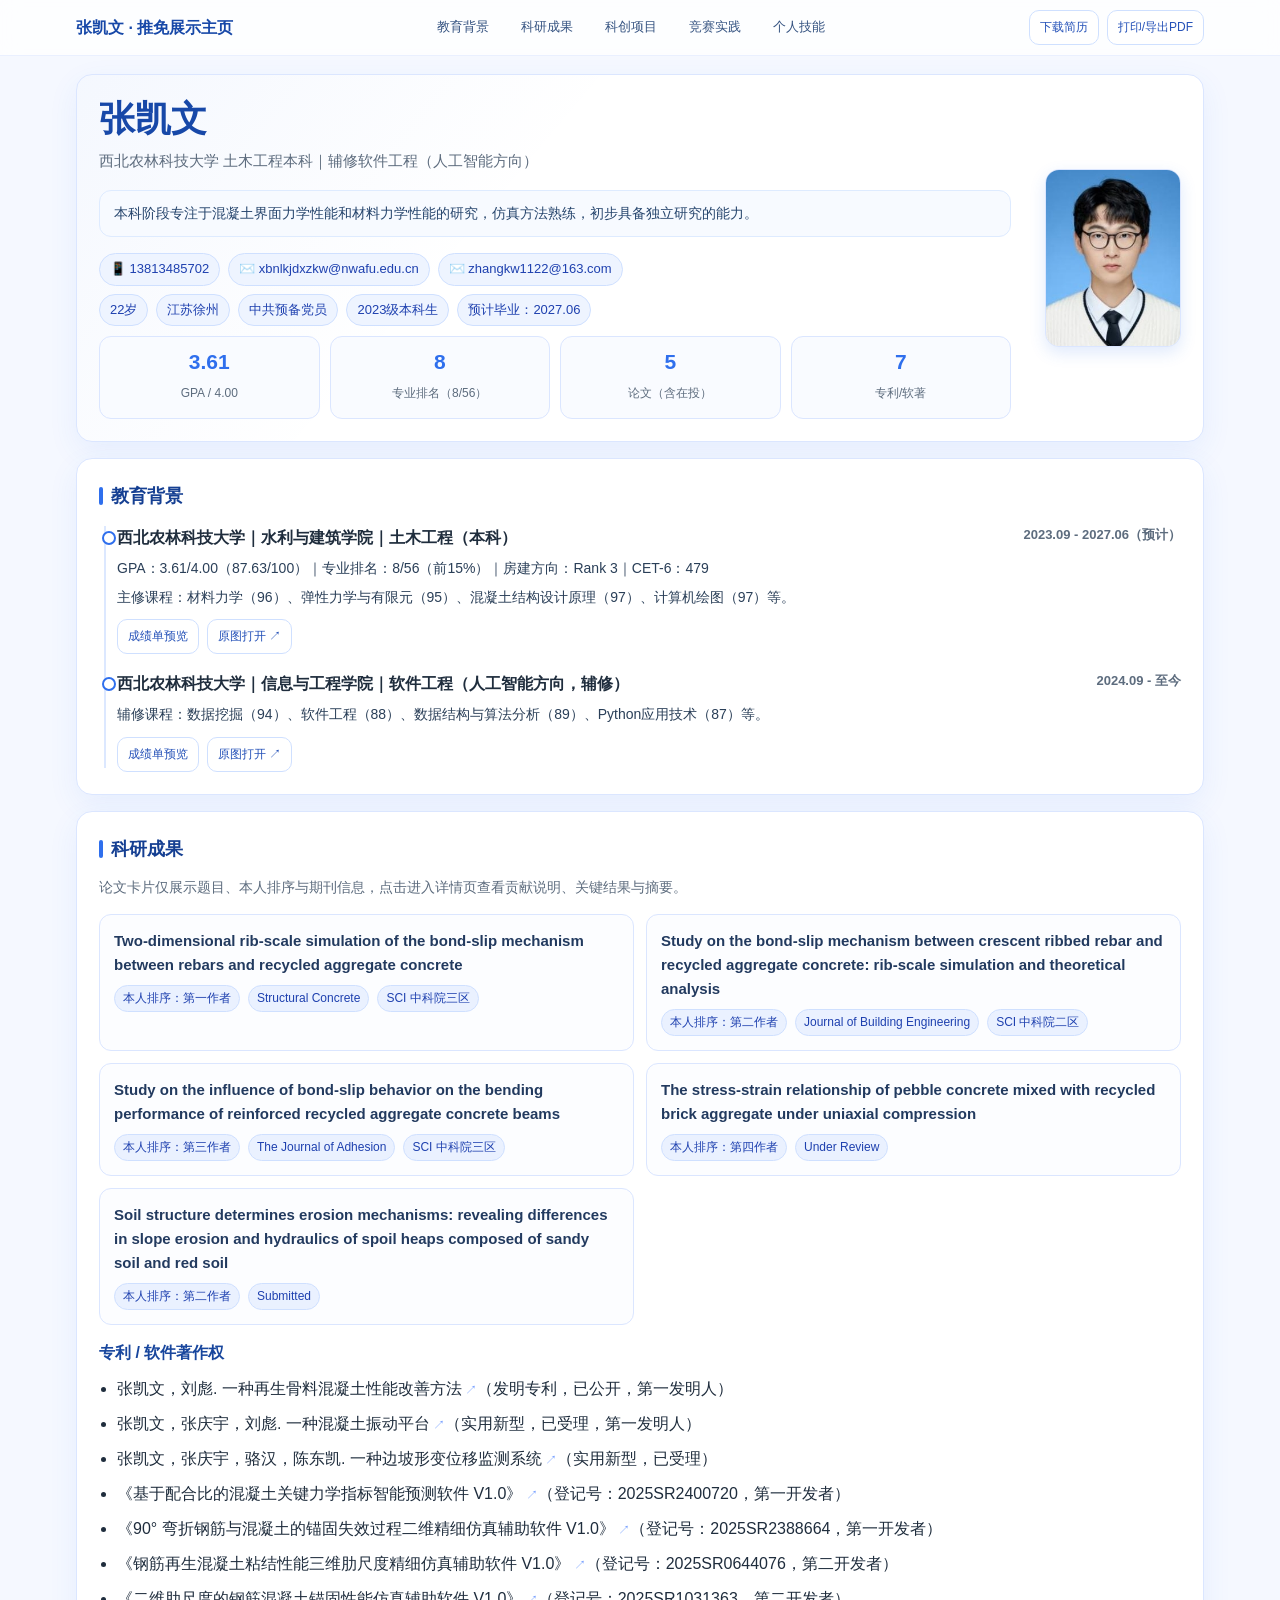
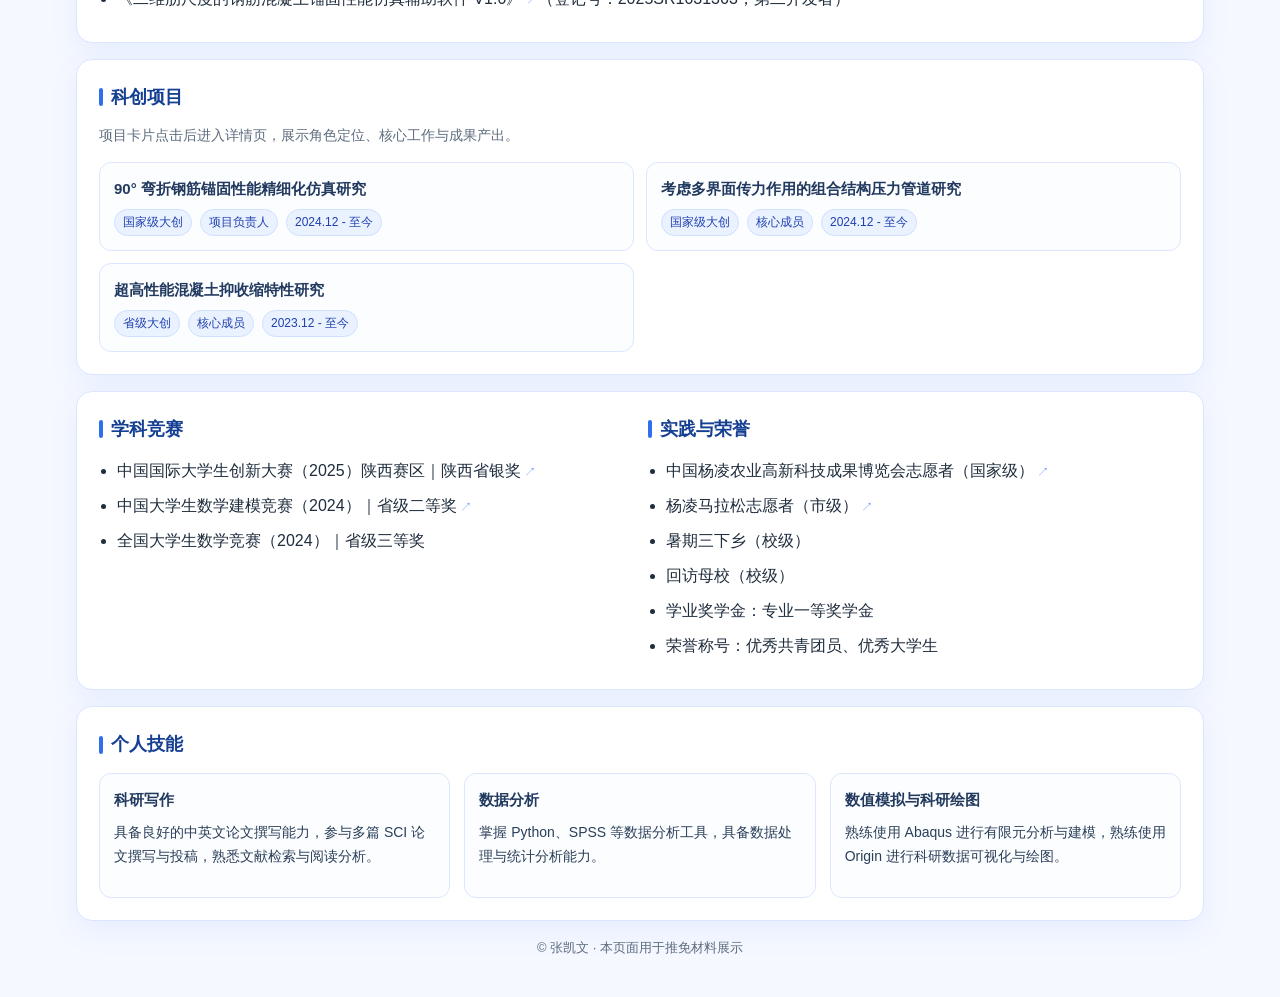
==== index.html @ 66ae565e "Add files via upload" ====
<!DOCTYPE html>
<html lang="zh-CN">
<head>
  <meta charset="UTF-8" />
  <meta name="viewport" content="width=device-width, initial-scale=1.0" />
  <title>张凯文｜推免展示主页</title>
  <link rel="stylesheet" href="styles.css" />
</head>
<body>
  <div class="progress-wrap"><div class="progress-bar" id="progressBar"></div></div>

  <header class="nav">
    <div class="nav-inner">
      <div class="brand">张凯文 · 推免展示主页</div>
      <nav class="nav-links">
        <a href="#education">教育背景</a>
        <a href="#research">科研成果</a>
        <a href="#projects">科创项目</a>
        <a href="#competitions">竞赛实践</a>
        <a href="#skills">个人技能</a>
      </nav>
      <div class="nav-actions">
        <a class="btn-link" href="resume.pdf" target="_blank" rel="noopener">下载简历</a>
        <button class="btn" onclick="window.print()">打印/导出PDF</button>
      </div>
    </div>
  </header>

  <main class="container">
    <section class="card hero reveal">
      <div>
        <h1 class="name">张凯文</h1>
        <p class="subtitle">西北农林科技大学 土木工程本科｜辅修软件工程（人工智能方向）</p>
        <p class="positioning">本科阶段专注于混凝土界面力学性能和材料力学性能的研究，仿真方法熟练，初步具备独立研究的能力。</p>

        <div class="chips">
          <span class="chip">📱 13813485702</span>
          <span class="chip">✉️ xbnlkjdxzkw@nwafu.edu.cn</span>
          <span class="chip">✉️ zhangkw1122@163.com</span>
        </div>
        <div class="chips">
          <span class="chip">22岁</span>
          <span class="chip">江苏徐州</span>
          <span class="chip">中共预备党员</span>
          <span class="chip">2023级本科生</span>
          <span class="chip">预计毕业：2027.06</span>
        </div>

        <div class="stats">
          <div class="stat"><b data-count="3.61">0</b><span>GPA / 4.00</span></div>
          <div class="stat"><b data-count="8">0</b><span>专业排名（8/56）</span></div>
          <div class="stat"><b data-count="5">0</b><span>论文（含在投）</span></div>
          <div class="stat"><b data-count="7">0</b><span>专利/软著</span></div>
        </div>
      </div>
      <img class="photo" src="photo.jpg" alt="张凯文证件照" />
    </section>

    <section class="card reveal" id="education">
      <h2>教育背景</h2>
      <div class="timeline">
        <div class="t-item">
          <div class="head">
            <div>西北农林科技大学｜水利与建筑学院｜土木工程（本科）</div>
            <div class="meta">2023.09 - 2027.06（预计）</div>
          </div>
          <div class="desc">GPA：3.61/4.00（87.63/100）｜专业排名：8/56（前15%）｜房建方向：Rank 3｜CET-6：479</div>
          <div class="desc">主修课程：材料力学（96）、弹性力学与有限元（95）、混凝土结构设计原理（97）、计算机绘图（97）等。</div>
          <div class="edu-actions">
            <button class="ghost-btn" data-preview="materials/education/transcript_civil.jpg">成绩单预览</button>
            <a class="ghost-link" target="_blank" href="materials/education/transcript_civil.jpg" rel="noopener">原图打开 ↗</a>
          </div>
        </div>

        <div class="t-item">
          <div class="head">
            <div>西北农林科技大学｜信息与工程学院｜软件工程（人工智能方向，辅修）</div>
            <div class="meta">2024.09 - 至今</div>
          </div>
          <div class="desc">辅修课程：数据挖掘（94）、软件工程（88）、数据结构与算法分析（89）、Python应用技术（87）等。</div>
          <div class="edu-actions">
            <button class="ghost-btn" data-preview="materials/education/transcript_minor.jpg">成绩单预览</button>
            <a class="ghost-link" target="_blank" href="materials/education/transcript_minor.jpg" rel="noopener">原图打开 ↗</a>
          </div>
        </div>
      </div>
    </section>

    <section class="card reveal" id="research">
      <h2>科研成果</h2>
      <p class="section-lead">论文卡片仅展示题目、本人排序与期刊信息，点击进入详情页查看贡献说明、关键结果与摘要。</p>

      <div class="paper-grid">
        <a class="paper-card" href="papers/p1.html">
          <p class="title">Two-dimensional rib-scale simulation of the bond-slip mechanism between rebars and recycled aggregate concrete</p>
          <div class="badges">
            <span class="badge">本人排序：第一作者</span>
            <span class="badge">Structural Concrete</span>
            <span class="badge">SCI 中科院三区</span>
          </div>
        </a>

        <a class="paper-card" href="papers/p2.html">
          <p class="title">Study on the bond-slip mechanism between crescent ribbed rebar and recycled aggregate concrete: rib-scale simulation and theoretical analysis</p>
          <div class="badges">
            <span class="badge">本人排序：第二作者</span>
            <span class="badge">Journal of Building Engineering</span>
            <span class="badge">SCI 中科院二区</span>
          </div>
        </a>

        <a class="paper-card" href="papers/p3.html">
          <p class="title">Study on the influence of bond-slip behavior on the bending performance of reinforced recycled aggregate concrete beams</p>
          <div class="badges">
            <span class="badge">本人排序：第三作者</span>
            <span class="badge">The Journal of Adhesion</span>
            <span class="badge">SCI 中科院三区</span>
          </div>
        </a>

        <a class="paper-card" href="papers/p4.html">
          <p class="title">The stress-strain relationship of pebble concrete mixed with recycled brick aggregate under uniaxial compression</p>
          <div class="badges">
            <span class="badge">本人排序：第四作者</span>
            <span class="badge">Under Review</span>
          </div>
        </a>

        <a class="paper-card" href="papers/p5.html">
          <p class="title">Soil structure determines erosion mechanisms: revealing differences in slope erosion and hydraulics of spoil heaps composed of sandy soil and red soil</p>
          <div class="badges">
            <span class="badge">本人排序：第二作者</span>
            <span class="badge">Submitted</span>
          </div>
        </a>
      </div>

      <div class="content-block">
        <h3>专利 / 软件著作权</h3>
        <ul class="list-clean">
          <li>张凯文，刘彪. <a class="entry-link ext" target="_blank" rel="noopener" href="materials/patents/patent_recycled_method.pdf">一种再生骨料混凝土性能改善方法</a>（发明专利，已公开，第一发明人）</li>
          <li>张凯文，张庆宇，刘彪. <a class="entry-link ext" target="_blank" rel="noopener" href="materials/patents/patent_vibration_platform.pdf">一种混凝土振动平台</a>（实用新型，已受理，第一发明人）</li>
          <li>张凯文，张庆宇，骆汉，陈东凯. <a class="entry-link ext" target="_blank" rel="noopener" href="materials/patents/patent_slope_monitoring.pdf">一种边坡形变位移监测系统</a>（实用新型，已受理）</li>
          <li><a class="entry-link ext" target="_blank" rel="noopener" href="materials/softwares/soft_01_mix_design_predictor.pdf">《基于配合比的混凝土关键力学指标智能预测软件 V1.0》</a>（登记号：2025SR2400720，第一开发者）</li>
          <li><a class="entry-link ext" target="_blank" rel="noopener" href="materials/softwares/soft_02_90deg_anchor_2d.pdf">《90° 弯折钢筋与混凝土的锚固失效过程二维精细仿真辅助软件 V1.0》</a>（登记号：2025SR2388664，第一开发者）</li>
          <li><a class="entry-link ext" target="_blank" rel="noopener" href="materials/softwares/soft_03_bond_3d_ribscale.pdf">《钢筋再生混凝土粘结性能三维肋尺度精细仿真辅助软件 V1.0》</a>（登记号：2025SR0644076，第二开发者）</li>
          <li><a class="entry-link ext" target="_blank" rel="noopener" href="materials/softwares/soft_04_anchor_2d_ribscale.pdf">《二维肋尺度的钢筋混凝土锚固性能仿真辅助软件 V1.0》</a>（登记号：2025SR1031363，第二开发者）</li>
        </ul>
      </div>
    </section>

    <section class="card reveal" id="projects">
      <h2>科创项目</h2>
      <p class="section-lead">项目卡片点击后进入详情页，展示角色定位、核心工作与成果产出。</p>
      <div class="project-grid">
        <a class="project-card" href="projects/r1.html">
          <p class="title">90° 弯折钢筋锚固性能精细化仿真研究</p>
          <div class="badges">
            <span class="badge">国家级大创</span>
            <span class="badge">项目负责人</span>
            <span class="badge">2024.12 - 至今</span>
          </div>
        </a>

        <a class="project-card" href="projects/r2.html">
          <p class="title">考虑多界面传力作用的组合结构压力管道研究</p>
          <div class="badges">
            <span class="badge">国家级大创</span>
            <span class="badge">核心成员</span>
            <span class="badge">2024.12 - 至今</span>
          </div>
        </a>

        <a class="project-card" href="projects/r3.html">
          <p class="title">超高性能混凝土抑收缩特性研究</p>
          <div class="badges">
            <span class="badge">省级大创</span>
            <span class="badge">核心成员</span>
            <span class="badge">2023.12 - 至今</span>
          </div>
        </a>
      </div>
    </section>

    <section class="card grid-2 reveal" id="competitions">
      <div>
        <h2>学科竞赛</h2>
        <ul class="list-clean">
          <li><a class="entry-link ext" target="_blank" rel="noopener" href="materials/contests/innovation_competition.pdf">中国国际大学生创新大赛（2025）陕西赛区｜陕西省银奖</a></li>
          <li><a class="entry-link ext" target="_blank" rel="noopener" href="materials/contests/math_modeling.jpg">中国大学生数学建模竞赛（2024）｜省级二等奖</a></li>
          <li>全国大学生数学竞赛（2024）｜省级三等奖</li>
        </ul>
      </div>
      <div>
        <h2>实践与荣誉</h2>
        <ul class="list-clean">
          <li><a class="entry-link ext" target="_blank" rel="noopener" href="materials/practice/agri_expo.jpg">中国杨凌农业高新科技成果博览会志愿者（国家级）</a></li>
          <li><a class="entry-link ext" target="_blank" rel="noopener" href="materials/practice/yangling_marathon.jpg">杨凌马拉松志愿者（市级）</a></li>
          <li>暑期三下乡（校级）</li>
          <li>回访母校（校级）</li>
          <li>学业奖学金：专业一等奖学金</li>
          <li>荣誉称号：优秀共青团员、优秀大学生</li>
        </ul>
      </div>
    </section>

    <section class="card reveal" id="skills">
      <h2>个人技能</h2>
      <div class="grid-3">
        <article class="mini-card">
          <p class="title">科研写作</p>
          <p class="desc">具备良好的中英文论文撰写能力，参与多篇 SCI 论文撰写与投稿，熟悉文献检索与阅读分析。</p>
        </article>
        <article class="mini-card">
          <p class="title">数据分析</p>
          <p class="desc">掌握 Python、SPSS 等数据分析工具，具备数据处理与统计分析能力。</p>
        </article>
        <article class="mini-card">
          <p class="title">数值模拟与科研绘图</p>
          <p class="desc">熟练使用 Abaqus 进行有限元分析与建模，熟练使用 Origin 进行科研数据可视化与绘图。</p>
        </article>
      </div>
    </section>

    <div class="footer">© 张凯文 · 本页面用于推免材料展示</div>
  </main>

  <div class="img-modal" id="imgModal">
    <button class="close" id="closeModal">×</button>
    <img id="modalImg" alt="材料预览" />
  </div>

  <button class="back-top" id="backTop" title="返回顶部">↑</button>
  <script src="script.js"></script>
</body>
</html>
---- styles.css ----
:root{
  --bg:#f5f8ff;
  --card:#ffffff;
  --text:#1f2d3d;
  --sub:#5d6c7e;
  --primary:#2f6fed;
  --primary-2:#5d8bff;
  --line:#dbe6ff;
  --shadow:0 10px 30px rgba(47,111,237,.08);
  --radius:16px;
}
*{box-sizing:border-box}
html,body{margin:0;padding:0}
html{scroll-behavior:smooth}
body{
  font-family:"PingFang SC","Microsoft YaHei","Noto Sans SC",Arial,sans-serif;
  color:var(--text);
  background:
    radial-gradient(1200px 400px at 10% -10%, #eaf1ff 0%, transparent 60%),
    radial-gradient(1000px 380px at 95% -20%, #edf4ff 0%, transparent 60%),
    var(--bg);
  line-height:1.75;
}
a{color:inherit}
.progress-wrap{
  position:fixed;left:0;top:0;width:100%;height:3px;z-index:9999;
  background:transparent;
}
.progress-bar{
  height:100%;width:0%;
  background:linear-gradient(90deg,var(--primary),var(--primary-2));
  transition:width .08s linear;
}
.nav{
  position:sticky;top:0;z-index:999;
  backdrop-filter:blur(10px);
  background:rgba(255,255,255,.78);
  border-bottom:1px solid #eaf0ff;
}
.nav-inner{
  max-width:1160px;margin:0 auto;padding:10px 16px;
  display:flex;align-items:center;justify-content:space-between;gap:12px;
}
.brand{
  font-weight:700;color:#1748a8;font-size:16px;white-space:nowrap;
}
.nav-links{display:flex;gap:10px;flex-wrap:wrap;align-items:center}
.nav-links a{
  text-decoration:none;color:#355381;font-size:13px;
  padding:5px 10px;border-radius:999px;border:1px solid transparent;
}
.nav-links a:hover,.nav-links a.active{
  border-color:#cfe0ff;background:#f4f8ff;color:#1f4eb0;
}
.nav-actions{display:flex;gap:8px;flex-wrap:wrap}
.btn,.btn-link,.ghost-btn,.ghost-link,.chip-link{
  border:1px solid #cfe0ff;background:#fff;color:#2451b8;
  border-radius:10px;padding:6px 10px;font-size:12px;cursor:pointer;
  text-decoration:none;display:inline-flex;align-items:center;justify-content:center;
}
.btn:hover,.btn-link:hover,.ghost-btn:hover,.ghost-link:hover,.chip-link:hover{background:#f3f7ff}
.container{max-width:1160px;margin:18px auto 30px;padding:0 16px}
.card{
  background:var(--card);
  border:1px solid var(--line);
  border-radius:var(--radius);
  box-shadow:var(--shadow);
  padding:22px;
  margin-bottom:16px;
}
.hero{
  display:grid;grid-template-columns:1fr 150px;gap:20px;align-items:center;
  background:linear-gradient(130deg, rgba(47,111,237,.05), rgba(47,111,237,0) 38%), #fff;
}
.name{margin:0;font-size:36px;line-height:1.2;color:#1748a8}
.subtitle{margin:8px 0 16px;color:var(--sub);font-size:15px}
.academic定位{display:block}
.positioning{
  margin:0 0 16px;padding:10px 14px;border-radius:12px;
  background:#f7faff;border:1px solid #deebff;color:#26456d;font-size:14px;
}
.chips{display:flex;gap:8px;flex-wrap:wrap;margin:0 0 8px}
.chip{
  border:1px solid #cfe0ff;background:#eef4ff;color:#1e40af;
  border-radius:999px;padding:4px 10px;font-size:13px;
}
.photo{
  width:136px;height:178px;object-fit:cover;
  border-radius:14px;border:1px solid var(--line);justify-self:end;
  box-shadow:0 6px 16px rgba(47,111,237,.15);
  background:#f3f7ff;
}
.stats{display:grid;grid-template-columns:repeat(4,1fr);gap:10px;margin-top:10px}
.stat{
  border:1px solid var(--line);background:#f9fbff;
  border-radius:12px;text-align:center;padding:12px 8px;
}
.stat b{display:block;color:var(--primary);font-size:21px;line-height:1.2;margin-bottom:3px}
.stat span{font-size:12px;color:var(--sub)}
h2{
  margin:0 0 12px;font-size:18px;color:#153f92;
  display:flex;align-items:center;gap:8px;
}
h2::before{content:"";width:4px;height:18px;border-radius:2px;background:var(--primary)}
.section-lead{margin:-2px 0 14px;color:var(--sub);font-size:14px}
.timeline{position:relative;padding-left:18px}
.timeline::before{content:"";position:absolute;left:5px;top:2px;bottom:4px;width:2px;background:#dce8ff}
.t-item{position:relative;margin-bottom:16px}
.t-item:last-child{margin-bottom:0}
.t-item::before{
  content:"";position:absolute;left:-15px;top:7px;width:10px;height:10px;border-radius:50%;
  background:#fff;border:2px solid var(--primary);
}
.head{display:flex;justify-content:space-between;gap:12px;flex-wrap:wrap;font-weight:600}
.meta{font-size:13px;color:var(--sub)}
.desc{margin-top:4px;font-size:14px;color:#2a3f58}
.edu-actions{margin-top:10px;display:flex;gap:8px;flex-wrap:wrap}
a.entry-link{
  color:inherit;text-decoration:none;border-bottom:1px solid transparent;transition:.2s;
}
a.entry-link:hover{color:var(--primary);border-bottom-color:#9ab8ff}
a.entry-link.ext::after{content:" ↗";font-size:12px;color:#7aa2ff}
.grid-2{display:grid;grid-template-columns:1fr 1fr;gap:16px}
.grid-3{display:grid;grid-template-columns:repeat(3,1fr);gap:14px}
.paper-grid,.project-grid{display:grid;grid-template-columns:1fr 1fr;gap:12px}
.paper-card,.project-card,.mini-card{
  border:1px solid var(--line);border-radius:12px;padding:14px;
  background:#fcfdff;text-decoration:none;color:inherit;display:block;
  transition:.2s;
}
.paper-card:hover,.project-card:hover,.mini-card:hover{
  transform:translateY(-2px);box-shadow:0 10px 20px rgba(47,111,237,.08);border-color:#bfd4ff;
}
.paper-card .title,.project-card .title,.mini-card .title{
  margin:0 0 8px;font-size:15px;line-height:1.6;color:#223a5f;font-weight:600;
}
.paper-card .meta-row,.project-card .meta-row,.mini-card .meta-row,
.badges{display:flex;gap:8px;flex-wrap:wrap;margin-top:8px}
.badge{
  font-size:12px;padding:2px 8px;border-radius:999px;
  background:#eaf1ff;border:1px solid #cfe0ff;color:#1e40af;
}
.list-clean{margin:8px 0 0 18px;padding:0}
.list-clean li{margin:7px 0}
.footer{text-align:center;color:var(--sub);font-size:13px;margin-top:8px;padding-bottom:8px}
.img-modal{
  position:fixed;inset:0;display:none;align-items:center;justify-content:center;
  background:rgba(10,22,45,.72);z-index:99999;padding:20px;
}
.img-modal.show{display:flex}
.img-modal img{max-width:min(96vw,1000px);max-height:90vh;border-radius:10px;border:1px solid #cfe0ff;background:#fff}
.img-modal .close{
  position:fixed;top:18px;right:22px;width:34px;height:34px;border-radius:50%;border:none;cursor:pointer;
  background:#fff;color:#234bb3;font-size:22px;line-height:1;
}
.back-top{
  position:fixed;right:20px;bottom:20px;z-index:999;
  width:40px;height:40px;border:none;border-radius:50%;cursor:pointer;
  background:#2f6fed;color:#fff;box-shadow:0 8px 18px rgba(47,111,237,.35);display:none;
}
.back-top.show{display:block}
.reveal{opacity:0;transform:translateY(14px);transition:.5s ease}
.reveal.show{opacity:1;transform:none}
.page-hero{
  display:flex;justify-content:space-between;gap:16px;align-items:flex-start;flex-wrap:wrap;
}
.breadcrumbs{font-size:13px;color:var(--sub);margin-bottom:8px}
.breadcrumbs a{text-decoration:none;color:#4062a8}
.page-title{margin:0;font-size:29px;line-height:1.4;color:#1748a8}
.page-subtitle{margin:10px 0 0;color:var(--sub);font-size:14px}
.kv-grid{display:grid;grid-template-columns:repeat(2,1fr);gap:12px;margin-top:14px}
.kv-item{border:1px solid var(--line);border-radius:12px;background:#f9fbff;padding:12px}
.kv-item .label{font-size:12px;color:var(--sub);margin-bottom:5px}
.kv-item .value{font-size:14px;color:#22405f;font-weight:600;line-height:1.7}
.content-block{margin-top:14px}
.content-block h3{margin:0 0 8px;font-size:16px;color:#18469d}
.content-block p{margin:0 0 10px;font-size:14px;color:#2a3f58}
.content-block ul{margin:8px 0 0 18px;padding:0}
.content-block li{margin:7px 0}
.summary-box{
  border:1px solid #d9e6ff;background:#f8fbff;border-radius:14px;padding:14px;
}
details.expand-card{
  border:1px solid var(--line);background:#fcfdff;border-radius:12px;padding:12px;margin-top:14px;
}
details.expand-card summary{cursor:pointer;font-weight:600;color:#1f4eb0;list-style:none}
details.expand-card summary::-webkit-details-marker{display:none}
details.expand-card summary::after{content:"展开";float:right;color:#7b93c9;font-weight:500}
details.expand-card[open] summary::after{content:"收起"}
.note{font-size:13px;color:var(--sub)}
@media (max-width:920px){
  .hero{grid-template-columns:1fr}
  .photo{justify-self:start}
  .stats{grid-template-columns:repeat(2,1fr)}
  .grid-2,.grid-3,.paper-grid,.project-grid,.kv-grid{grid-template-columns:1fr}
  .nav-links{display:none}
}
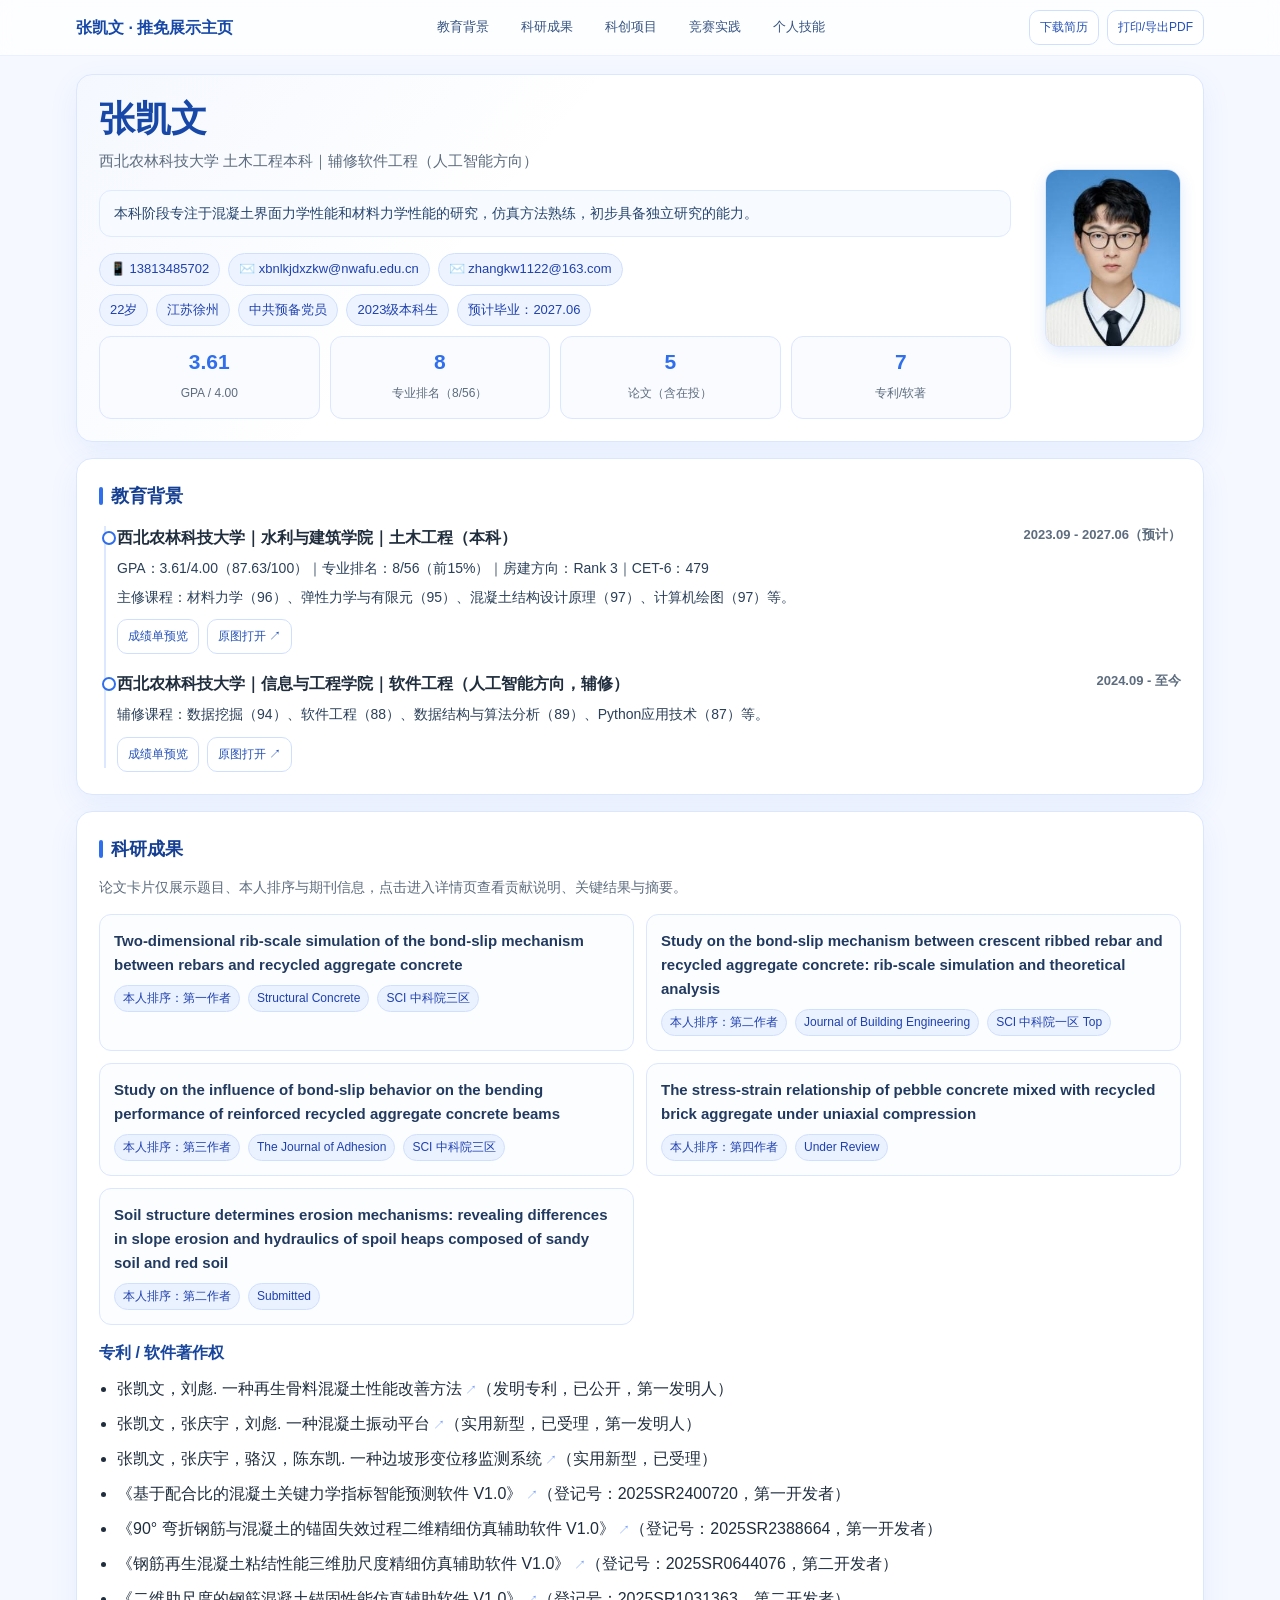
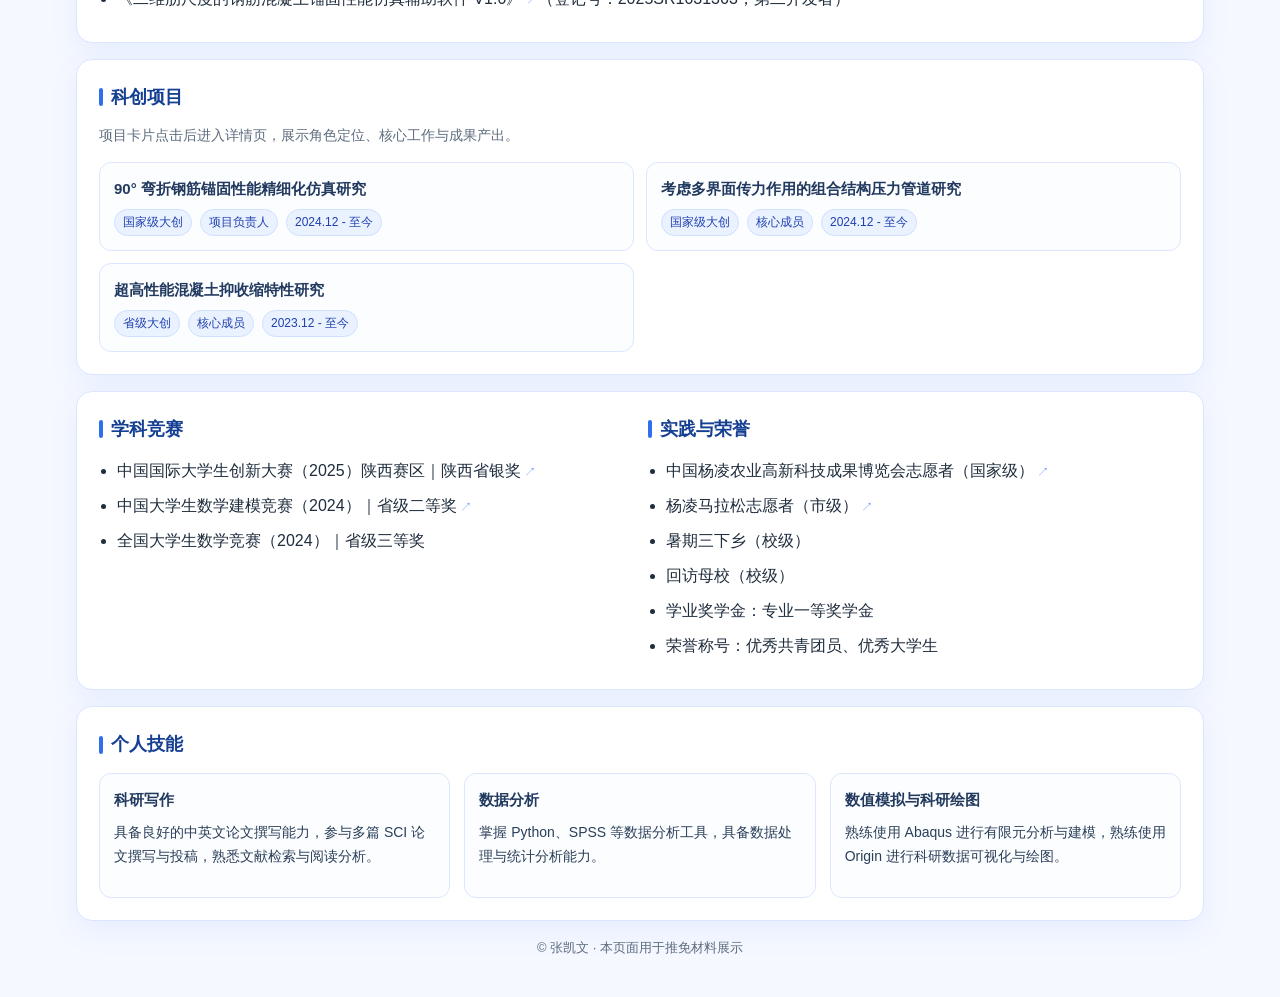
==== commit 017a3952: "index.html" ====
--- a/index.html
+++ b/index.html
@@ -105,7 +105,7 @@
           <div class="badges">
             <span class="badge">本人排序：第二作者</span>
             <span class="badge">Journal of Building Engineering</span>
-            <span class="badge">SCI 中科院二区</span>
+            <span class="badge">SCI 中科院一区 Top</span>
           </div>
         </a>
 
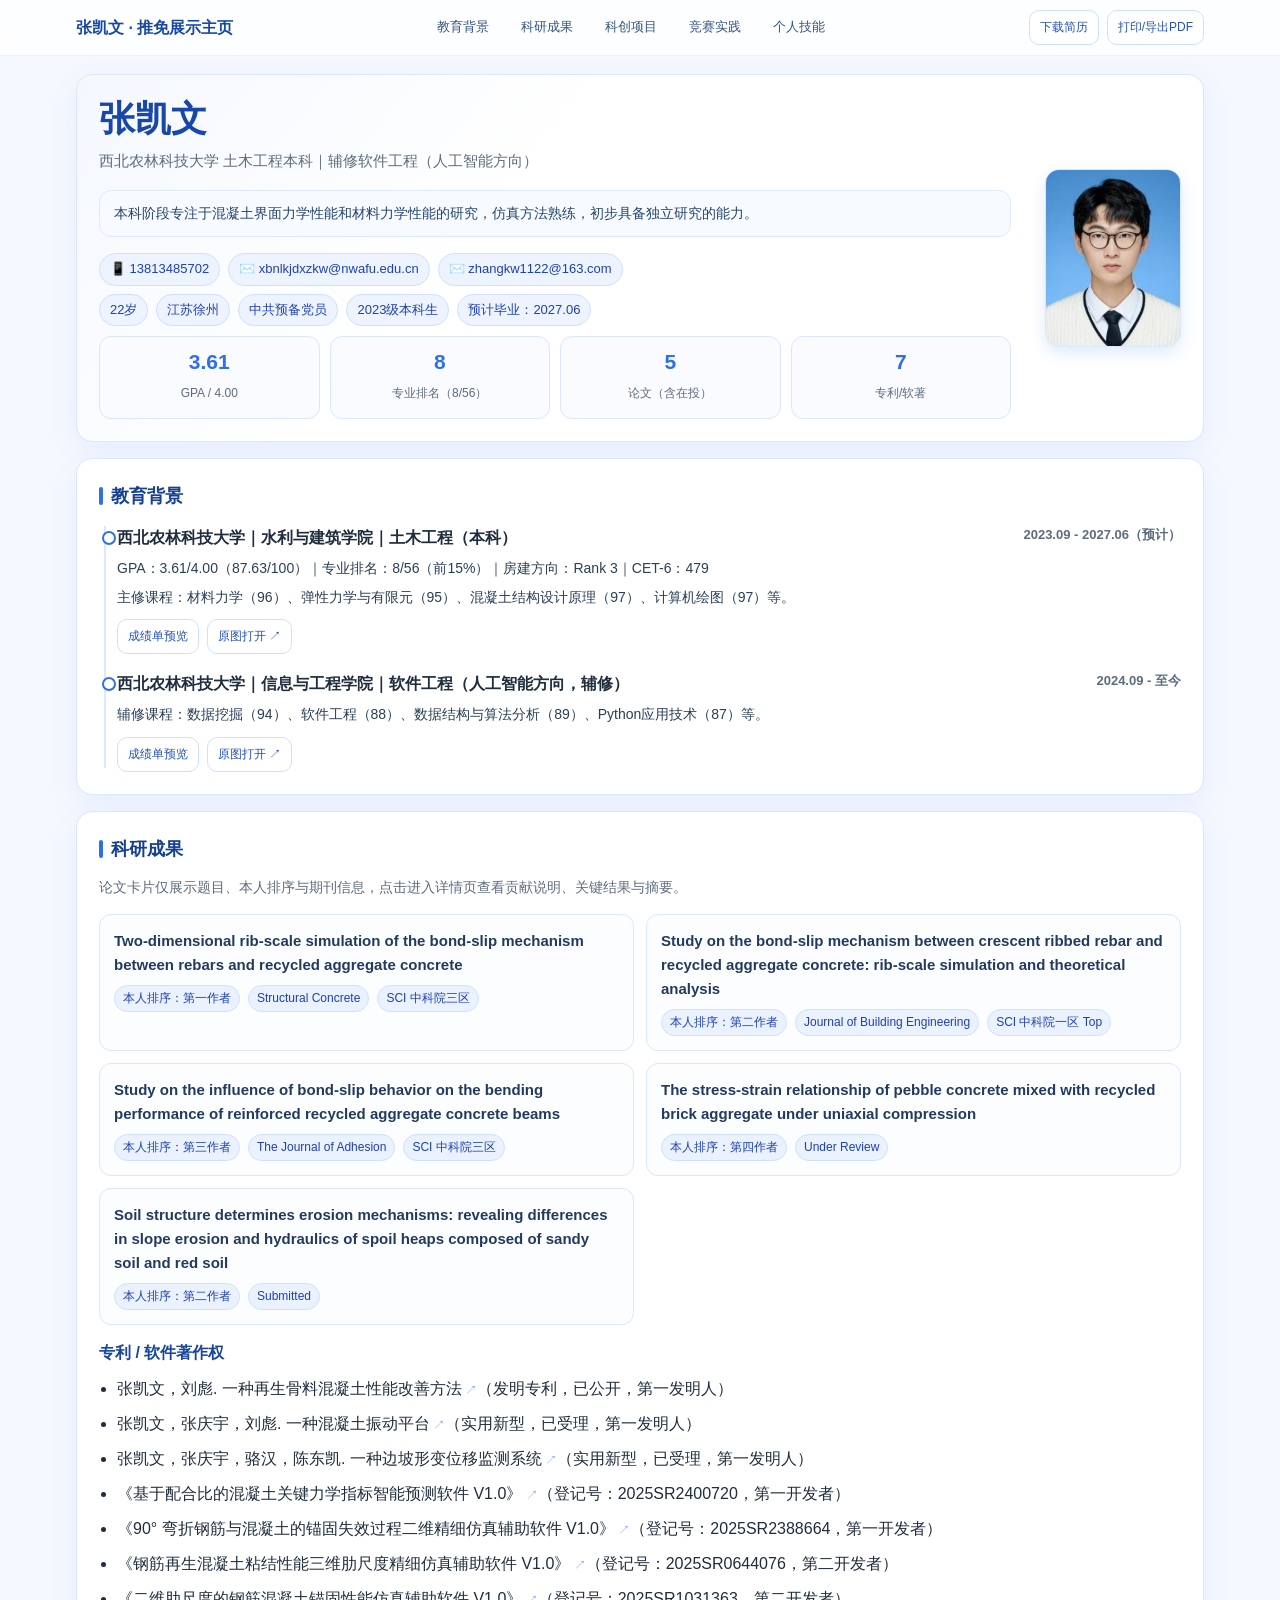
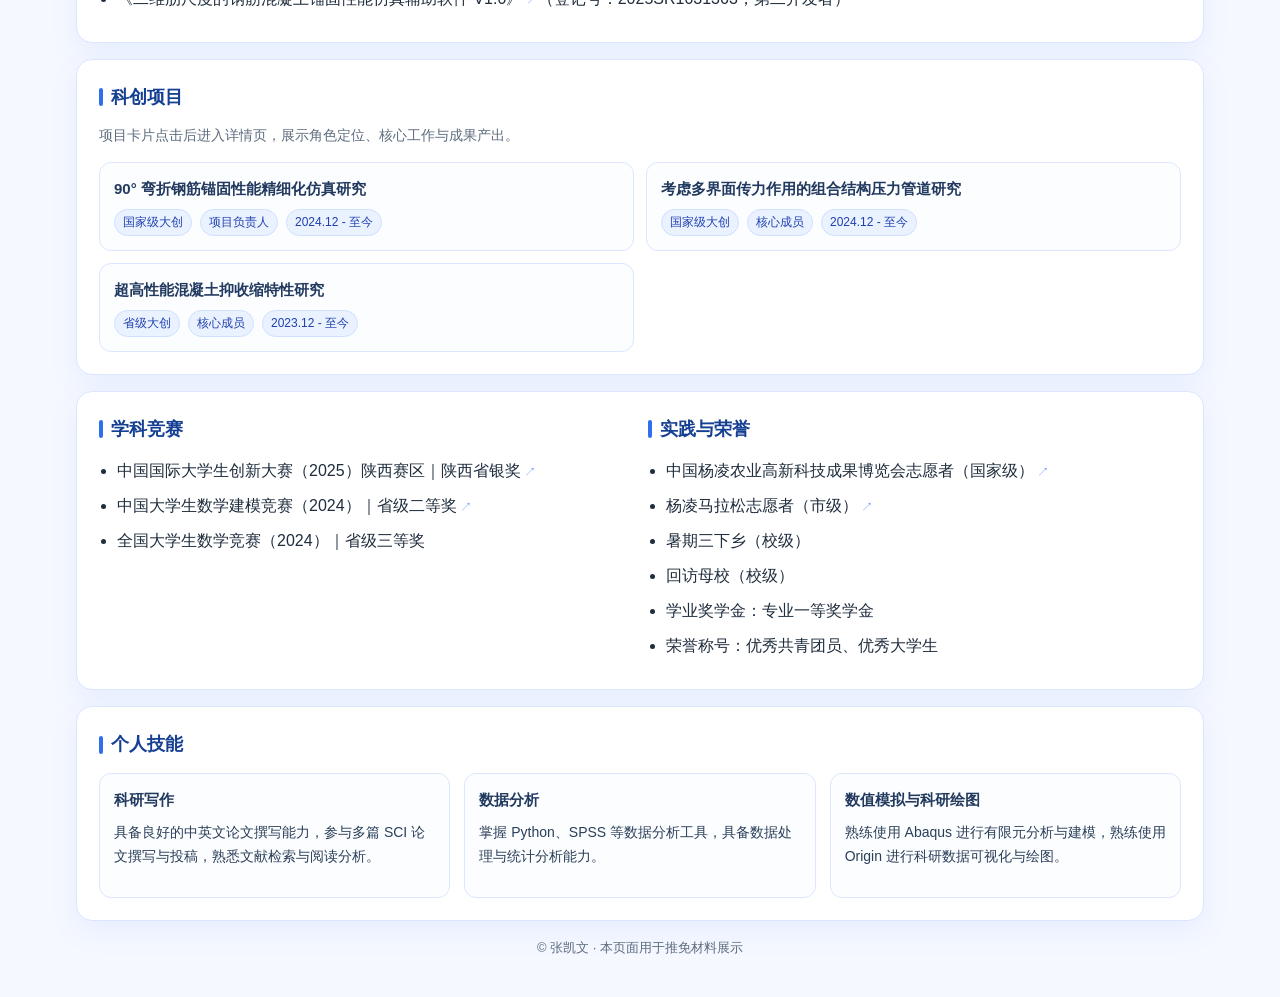
==== commit 6e1d950f: "index.html" ====
--- a/index.html
+++ b/index.html
@@ -140,7 +140,7 @@
         <ul class="list-clean">
           <li>张凯文，刘彪. <a class="entry-link ext" target="_blank" rel="noopener" href="materials/patents/patent_recycled_method.pdf">一种再生骨料混凝土性能改善方法</a>（发明专利，已公开，第一发明人）</li>
           <li>张凯文，张庆宇，刘彪. <a class="entry-link ext" target="_blank" rel="noopener" href="materials/patents/patent_vibration_platform.pdf">一种混凝土振动平台</a>（实用新型，已受理，第一发明人）</li>
-          <li>张凯文，张庆宇，骆汉，陈东凯. <a class="entry-link ext" target="_blank" rel="noopener" href="materials/patents/patent_slope_monitoring.pdf">一种边坡形变位移监测系统</a>（实用新型，已受理）</li>
+          <li>张凯文，张庆宇，骆汉，陈东凯. <a class="entry-link ext" target="_blank" rel="noopener" href="materials/patents/patent_slope_monitoring.pdf">一种边坡形变位移监测系统</a>（实用新型，已受理，第一发明人）</li>
           <li><a class="entry-link ext" target="_blank" rel="noopener" href="materials/softwares/soft_01_mix_design_predictor.pdf">《基于配合比的混凝土关键力学指标智能预测软件 V1.0》</a>（登记号：2025SR2400720，第一开发者）</li>
           <li><a class="entry-link ext" target="_blank" rel="noopener" href="materials/softwares/soft_02_90deg_anchor_2d.pdf">《90° 弯折钢筋与混凝土的锚固失效过程二维精细仿真辅助软件 V1.0》</a>（登记号：2025SR2388664，第一开发者）</li>
           <li><a class="entry-link ext" target="_blank" rel="noopener" href="materials/softwares/soft_03_bond_3d_ribscale.pdf">《钢筋再生混凝土粘结性能三维肋尺度精细仿真辅助软件 V1.0》</a>（登记号：2025SR0644076，第二开发者）</li>
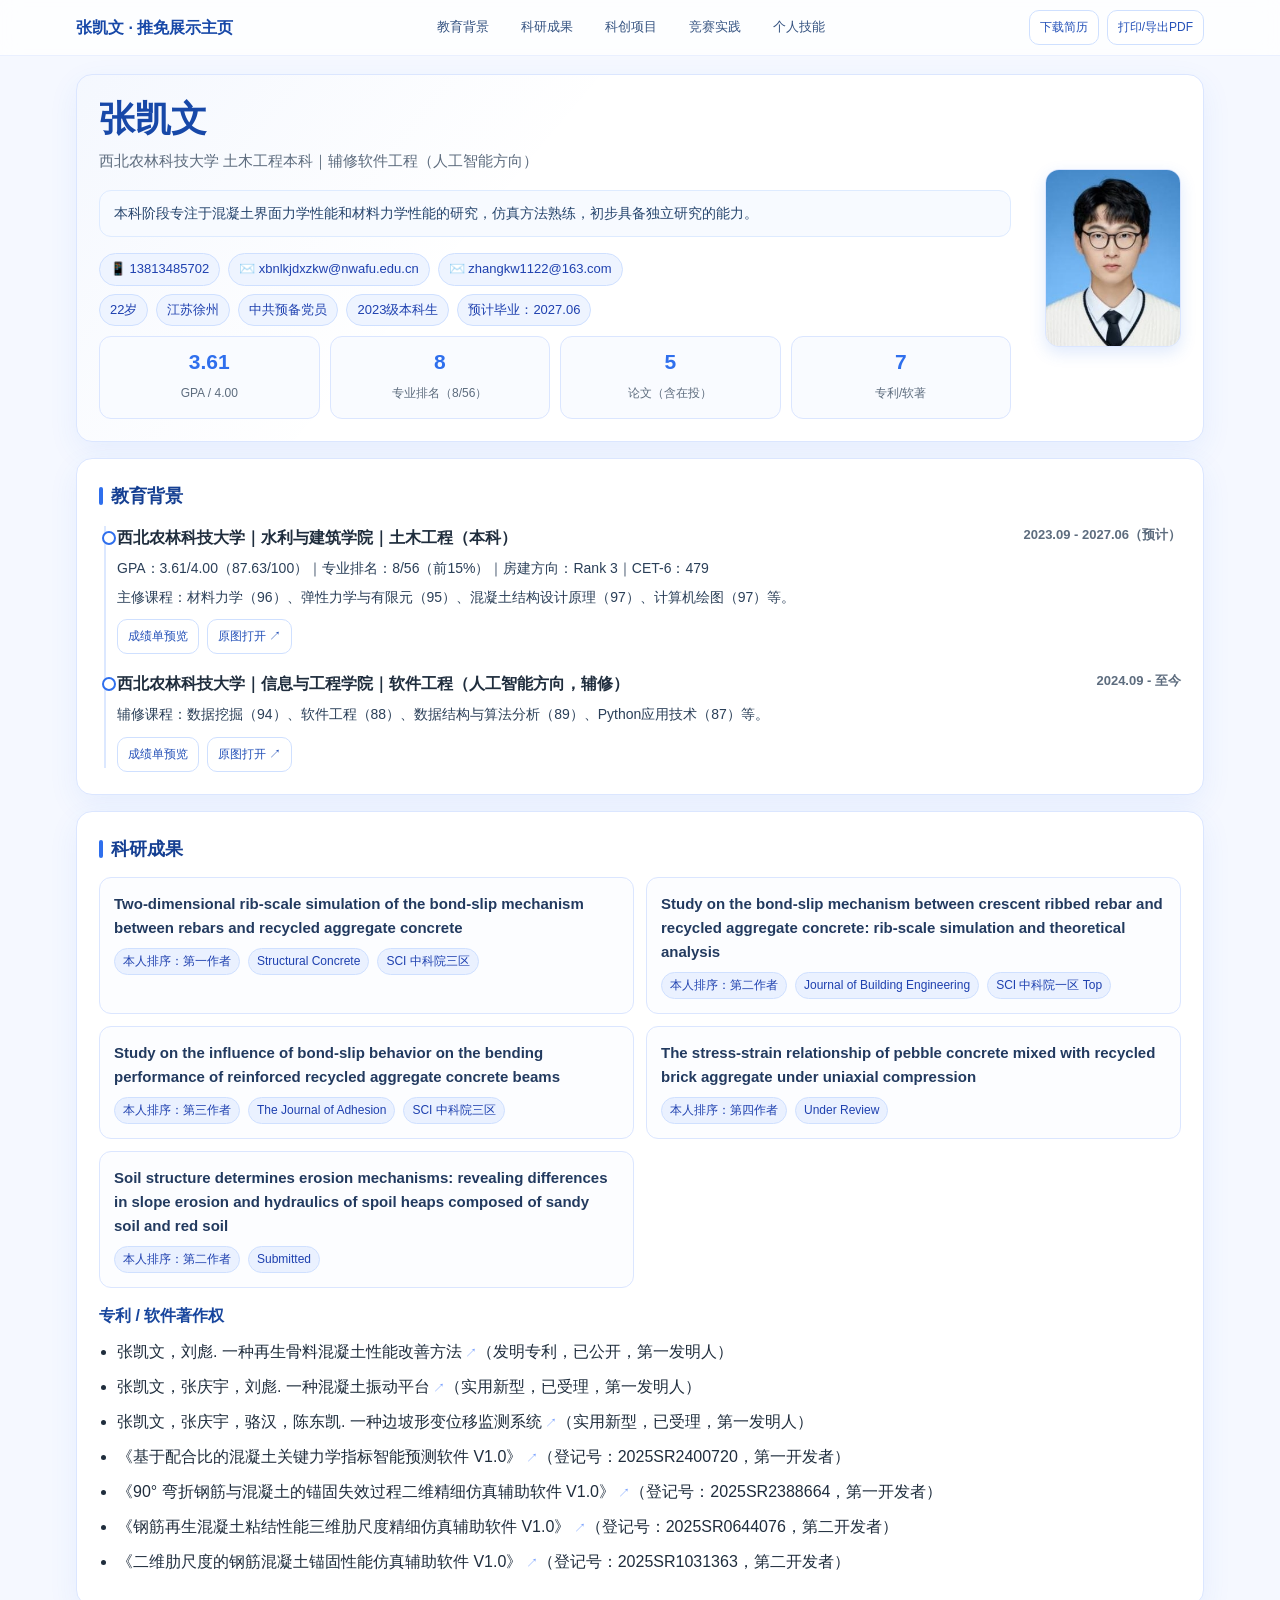
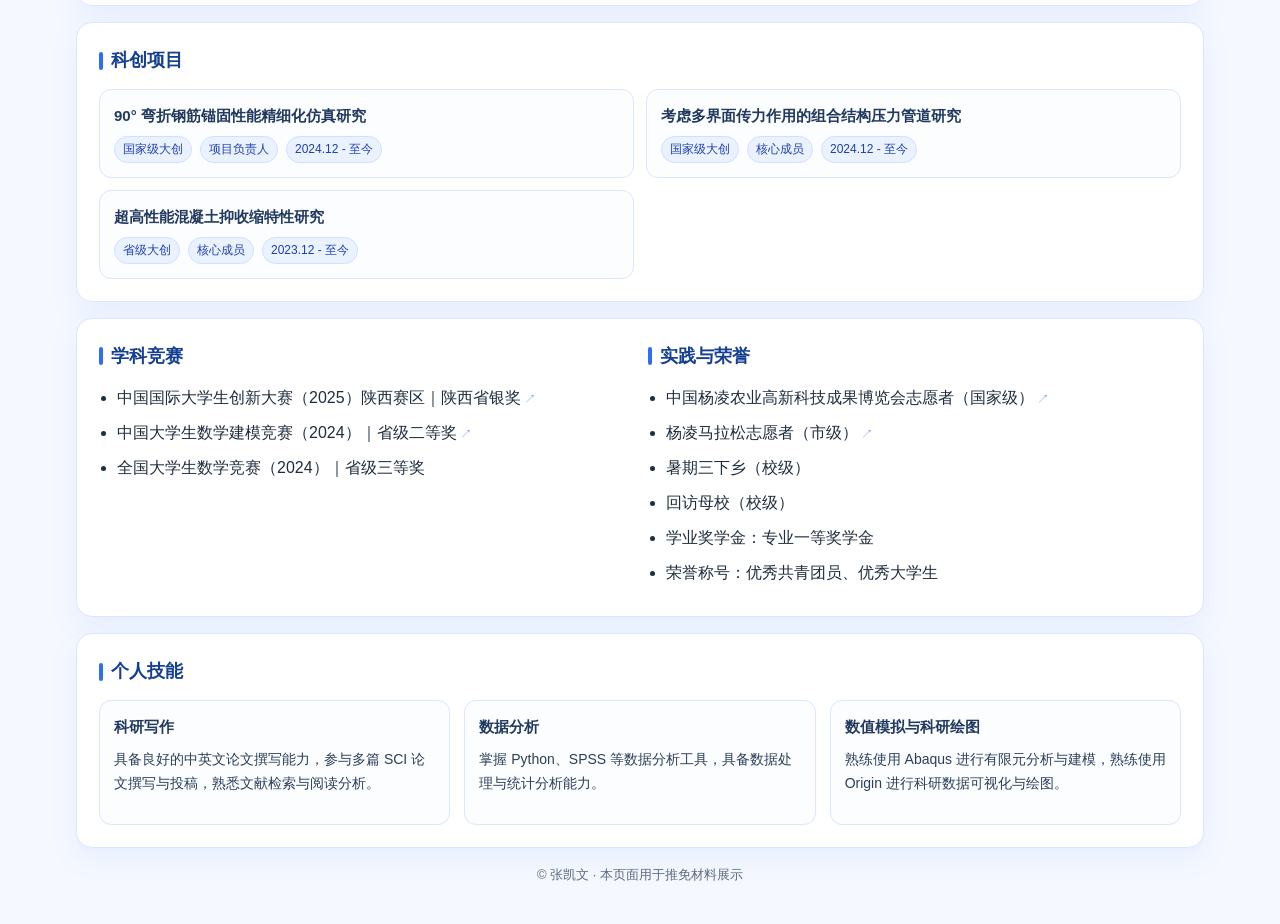
==== commit f0e1d8c0: "index.html" ====
--- a/index.html
+++ b/index.html
@@ -88,7 +88,7 @@
 
     <section class="card reveal" id="research">
       <h2>科研成果</h2>
-      <p class="section-lead">论文卡片仅展示题目、本人排序与期刊信息，点击进入详情页查看贡献说明、关键结果与摘要。</p>
+      <p class="section-lead"></p>
 
       <div class="paper-grid">
         <a class="paper-card" href="papers/p1.html">
@@ -151,7 +151,7 @@
 
     <section class="card reveal" id="projects">
       <h2>科创项目</h2>
-      <p class="section-lead">项目卡片点击后进入详情页，展示角色定位、核心工作与成果产出。</p>
+      <p class="section-lead"></p>
       <div class="project-grid">
         <a class="project-card" href="projects/r1.html">
           <p class="title">90° 弯折钢筋锚固性能精细化仿真研究</p>
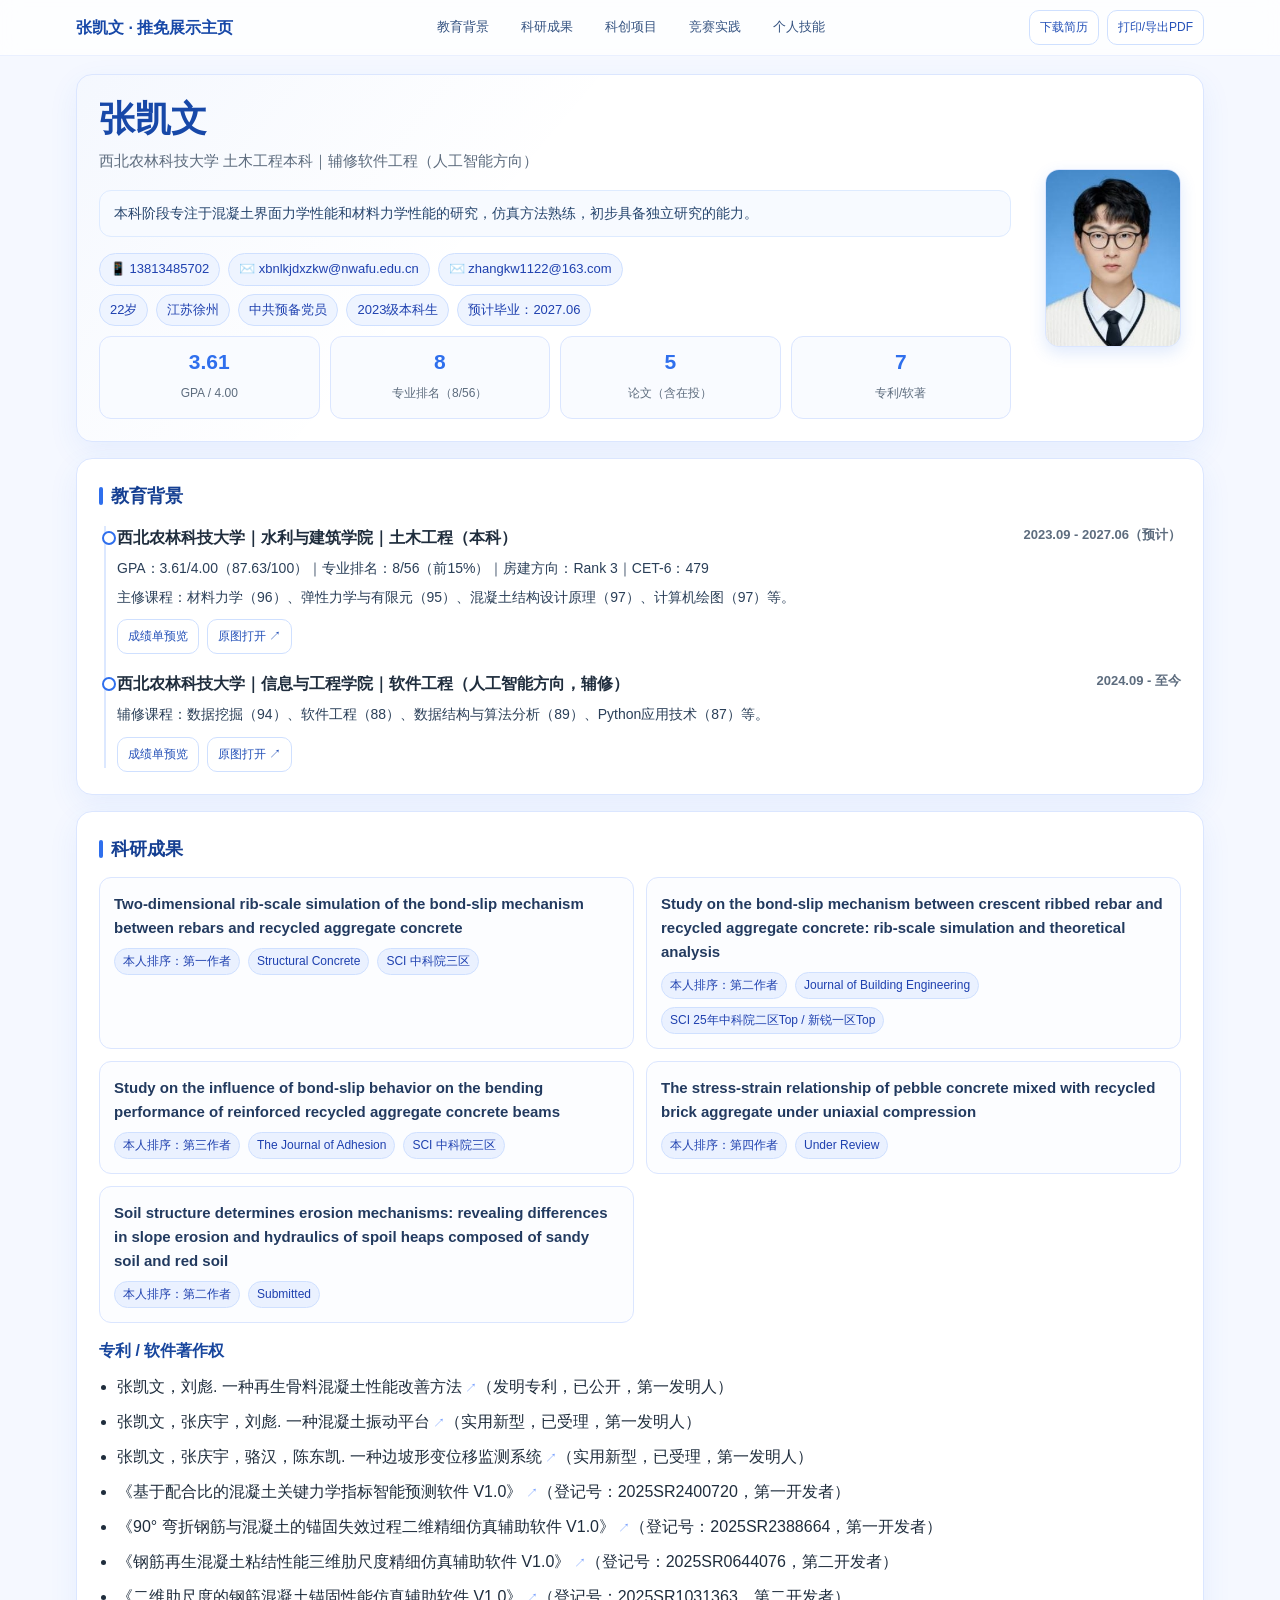
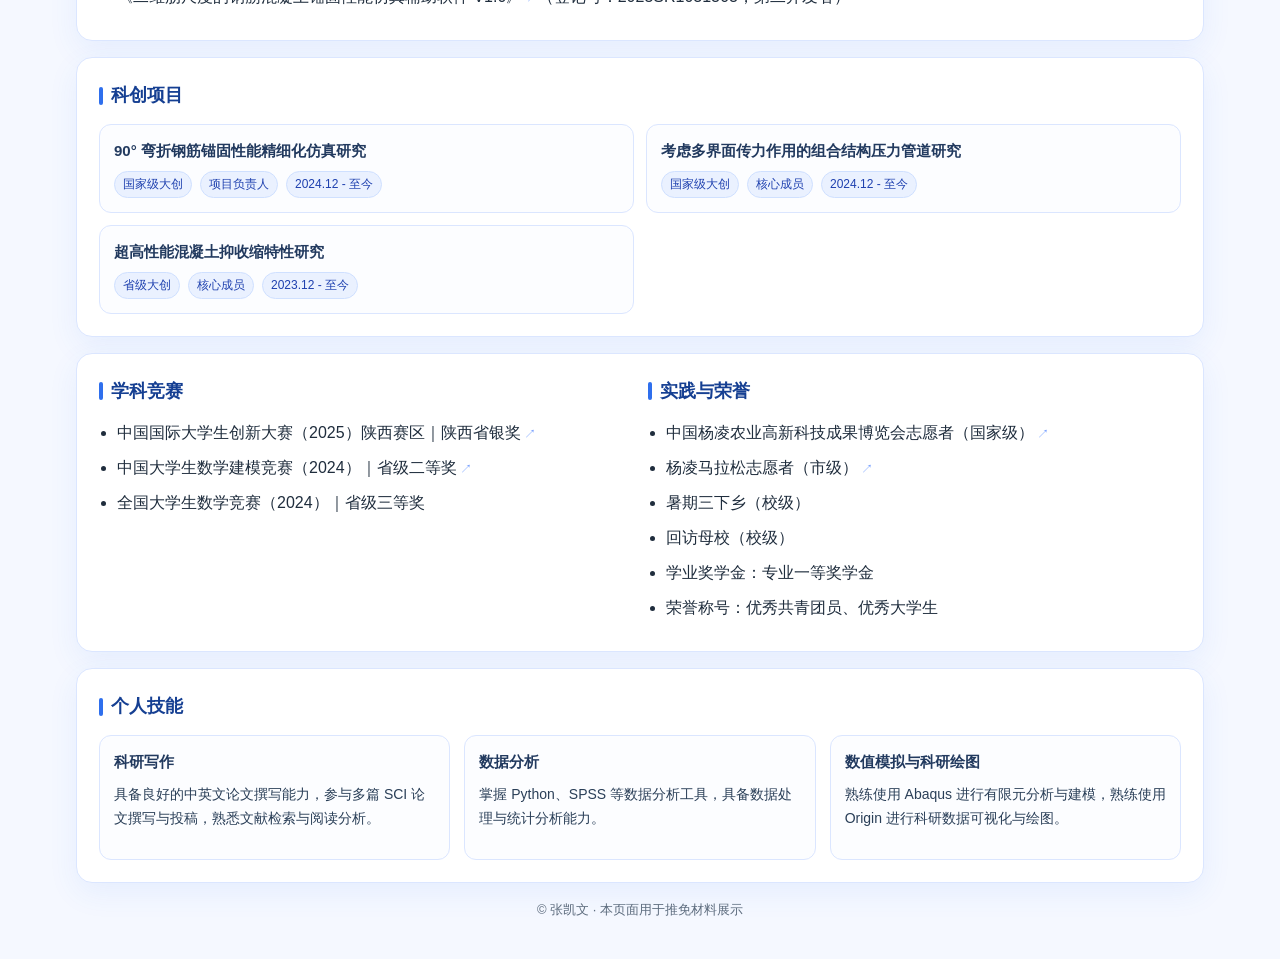
==== commit 70a34d4b: "index.html" ====
--- a/index.html
+++ b/index.html
@@ -105,7 +105,7 @@
           <div class="badges">
             <span class="badge">本人排序：第二作者</span>
             <span class="badge">Journal of Building Engineering</span>
-            <span class="badge">SCI 中科院一区 Top</span>
+            <span class="badge">SCI 25年中科院二区Top / 新锐一区Top</span>
           </div>
         </a>
 
